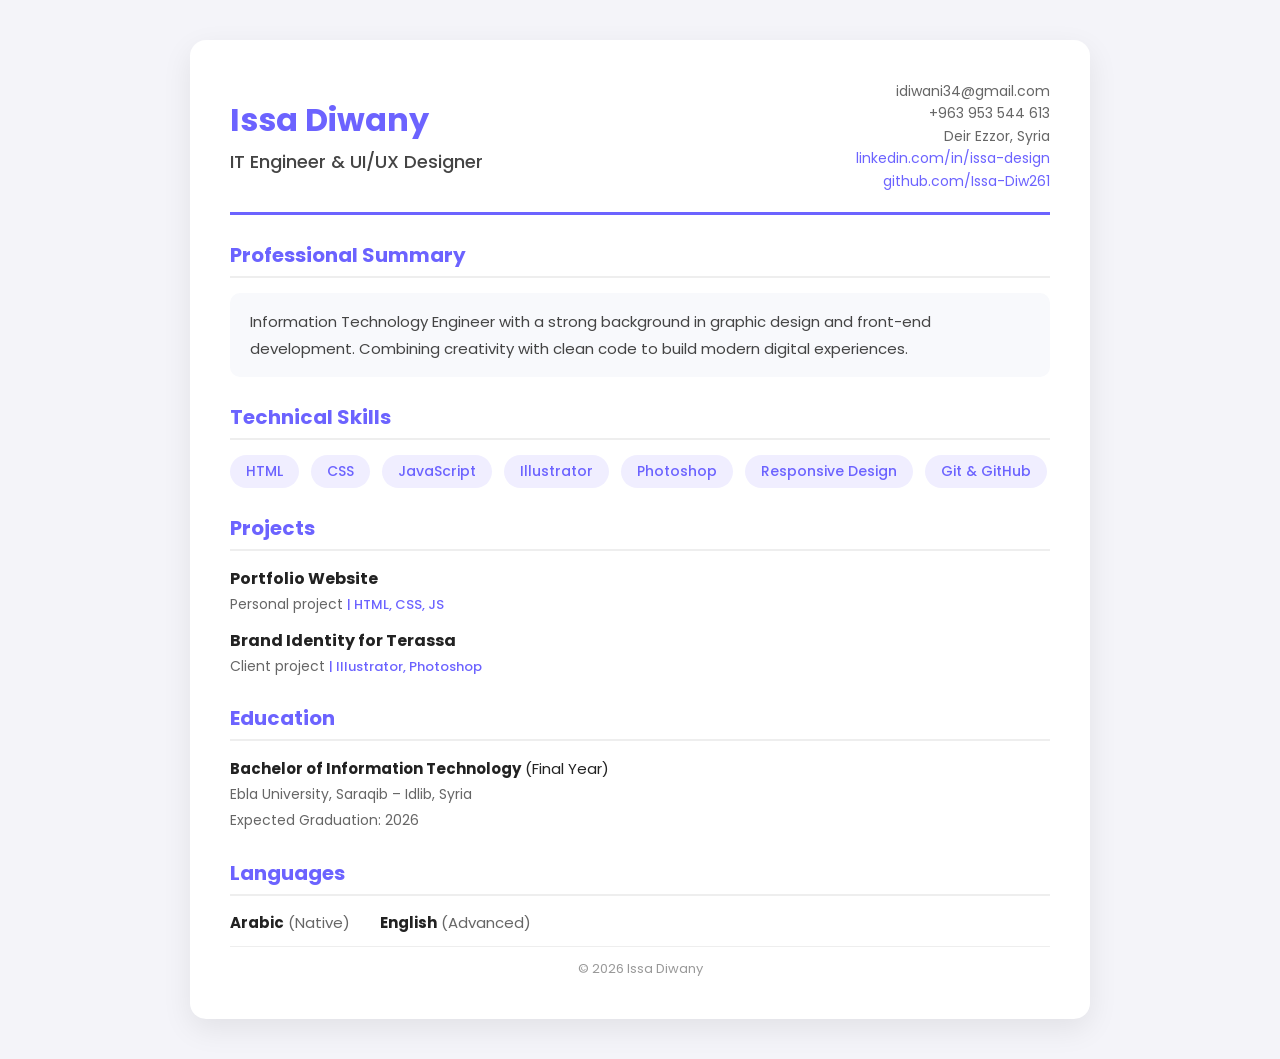
==== CV.html @ 3f33949a "Add files via upload" ====
<!doctype html>
<html lang="en">
  <head>
    <meta charset="UTF-8" />
    <meta name="viewport" content="width=device-width, initial-scale=1.0" />
    <title>Issa Diwany - CV</title>
    <link
      href="https://fonts.googleapis.com/css2?family=Poppins:wght@300;400;500;600;700&display=swap"
      rel="stylesheet"
    />
    <style>
      * {
        margin: 0;
        padding: 0;
        box-sizing: border-box;
      }
      body {
        font-family: "Poppins", sans-serif;
        background: #f4f4f9;
        color: #222;
        padding: 40px 20px;
        display: flex;
        justify-content: center;
      }
      .cv-container {
        max-width: 900px;
        width: 100%;
        background: #fff;
        border-radius: 16px;
        padding: 40px;
        box-shadow: 0 10px 30px rgba(0, 0, 0, 0.08);
      }
      .header {
        display: flex;
        justify-content: space-between;
        align-items: center;
        flex-wrap: wrap;
        border-bottom: 3px solid #6c63ff;
        padding-bottom: 20px;
        margin-bottom: 25px;
      }
      .header-left h1 {
        font-size: 32px;
        color: #6c63ff;
        margin-bottom: 4px;
      }
      .header-left p {
        font-size: 18px;
        font-weight: 500;
        color: #444;
      }
      .header-right {
        text-align: right;
        font-size: 14px;
        color: #666;
        line-height: 1.6;
      }
      .header-right a {
        color: #6c63ff;
        text-decoration: none;
      }
      .header-right a:hover {
        text-decoration: underline;
      }
      h2 {
        font-size: 20px;
        color: #6c63ff;
        border-bottom: 2px solid #eee;
        padding-bottom: 6px;
        margin: 25px 0 15px 0;
      }
      .summary {
        background: #f8f9fc;
        padding: 15px 20px;
        border-radius: 10px;
        color: #444;
        font-size: 15px;
        line-height: 1.8;
        margin-bottom: 10px;
      }
      .skills-grid {
        display: flex;
        flex-wrap: wrap;
        gap: 12px;
        margin-top: 8px;
      }
      .skill-tag {
        background: #f0eeff;
        color: #6c63ff;
        padding: 6px 16px;
        border-radius: 20px;
        font-size: 14px;
        font-weight: 500;
      }
      .project-item {
        margin-bottom: 12px;
      }
      .project-item strong {
        display: block;
        font-size: 16px;
        color: #222;
      }
      .project-item span {
        font-size: 14px;
        color: #666;
      }
      .project-item small {
        color: #6c63ff;
        font-weight: 500;
        font-size: 13px;
      }
      .edu-item {
        font-size: 15px;
        line-height: 1.7;
      }
      .edu-item strong {
        color: #222;
      }
      .edu-item .meta {
        color: #666;
        font-size: 14px;
      }
      .lang-item {
        display: flex;
        gap: 30px;
        font-size: 15px;
      }
      .lang-item span {
        color: #666;
      }
      hr {
        border: 0;
        border-top: 1px solid #eee;
        margin: 12px 0;
      }
      @media (max-width: 600px) {
        .header {
          flex-direction: column;
          align-items: flex-start;
          gap: 12px;
        }
        .header-right {
          text-align: left;
          width: 100%;
        }
      }
    </style>
  </head>
  <body>
    <div class="cv-container">
      <!-- Header -->
      <div class="header">
        <div class="header-left">
          <h1>Issa Diwany</h1>
          <p>IT Engineer &amp; UI/UX Designer</p>
        </div>
        <div class="header-right">
          <div> idiwani34@gmail.com</div>
          <div> +963 953 544 613</div>
          <div> Deir Ezzor, Syria</div>
          <div>
            <a href="https://linkedin.com/in/issa-design" target="_blank"
              >linkedin.com/in/issa-design</a
            >
          </div>
          <div>
            <a href="https://github.com/Issa-Diw261" target="_blank"
              >github.com/Issa-Diw261</a
            >
          </div>
        </div>
      </div>

      <!-- Summary -->
      <h2>Professional Summary</h2>
      <div class="summary">
        Information Technology Engineer with a strong background in graphic
        design and front-end development. Combining creativity with clean code
        to build modern digital experiences.
      </div>

      <!-- Skills -->
      <h2>Technical Skills</h2>
      <div class="skills-grid">
        <span class="skill-tag">HTML</span>
        <span class="skill-tag">CSS</span>
        <span class="skill-tag">JavaScript</span>
        <span class="skill-tag">Illustrator</span>
        <span class="skill-tag">Photoshop</span>
        <span class="skill-tag">Responsive Design</span>
        <span class="skill-tag">Git &amp; GitHub</span>
      </div>

      <!-- Projects -->
      <h2>Projects</h2>
      <div class="project-item">
        <strong>Portfolio Website</strong>
        <span>Personal project</span> <small>| HTML, CSS, JS</small>
      </div>
      <div class="project-item">
        <strong>Brand Identity for Terassa</strong>
        <span>Client project</span> <small>| Illustrator, Photoshop</small>
      </div>

      <!-- Education -->
      <h2>Education</h2>
      <div class="edu-item">
        <strong>Bachelor of Information Technology</strong> (Final Year)<br />
        <span class="meta">Ebla University, Saraqib – Idlib, Syria</span><br />
        <span class="meta">Expected Graduation: 2026</span>
      </div>

      <!-- Languages -->
      <h2>Languages</h2>
      <div class="lang-item">
        <div><strong>Arabic</strong> <span>(Native)</span></div>
        <div><strong>English</strong> <span>(Advanced)</span></div>
      </div>

      <!-- Optional: certificates -->
      <!-- <h2>Certificates</h2>
    <div>Google UX Design Certificate</div> -->

      <hr />
      <div
        style="
          text-align: center;
          font-size: 13px;
          color: #999;
          margin-top: 12px;
        "
      >
        &copy; 2026 Issa Diwany
      </div>
    </div>
  </body>
</html>
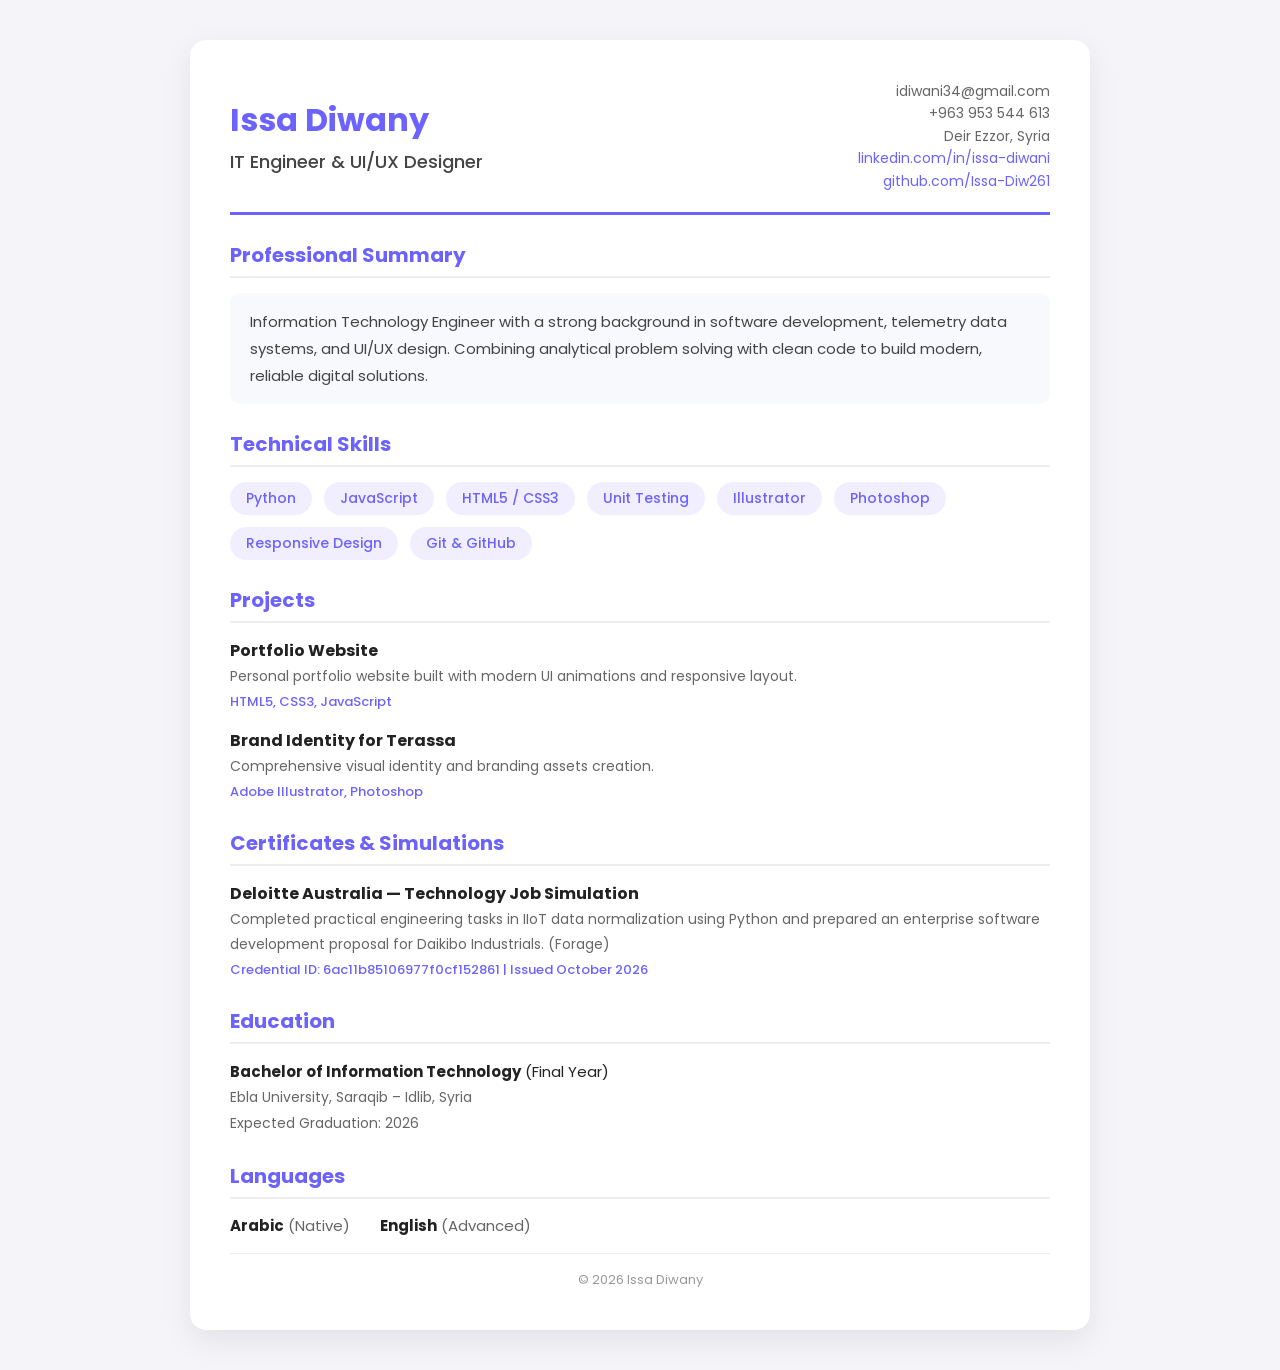
==== commit 2f34e89b: "Add files via upload" ====
--- a/CV.html
+++ b/CV.html
@@ -93,7 +93,7 @@
         font-weight: 500;
       }
       .project-item {
-        margin-bottom: 12px;
+        margin-bottom: 15px;
       }
       .project-item strong {
         display: block;
@@ -131,7 +131,7 @@
       hr {
         border: 0;
         border-top: 1px solid #eee;
-        margin: 12px 0;
+        margin: 16px 0;
       }
       @media (max-width: 600px) {
         .header {
@@ -155,12 +155,14 @@
           <p>IT Engineer &amp; UI/UX Designer</p>
         </div>
         <div class="header-right">
-          <div> idiwani34@gmail.com</div>
-          <div> +963 953 544 613</div>
-          <div> Deir Ezzor, Syria</div>
+          <div>idiwani34@gmail.com</div>
+          <div>+963 953 544 613</div>
+          <div>Deir Ezzor, Syria</div>
           <div>
-            <a href="https://linkedin.com/in/issa-design" target="_blank"
-              >linkedin.com/in/issa-design</a
+            <a
+              href="https://linkedin.com/in/issa-diwani-211876378/"
+              target="_blank"
+              >linkedin.com/in/issa-diwani</a
             >
           </div>
           <div>
@@ -174,17 +176,19 @@
       <!-- Summary -->
       <h2>Professional Summary</h2>
       <div class="summary">
-        Information Technology Engineer with a strong background in graphic
-        design and front-end development. Combining creativity with clean code
-        to build modern digital experiences.
+        Information Technology Engineer with a strong background in software
+        development, telemetry data systems, and UI/UX design. Combining
+        analytical problem solving with clean code to build modern, reliable
+        digital solutions.
       </div>
 
       <!-- Skills -->
       <h2>Technical Skills</h2>
       <div class="skills-grid">
-        <span class="skill-tag">HTML</span>
-        <span class="skill-tag">CSS</span>
+        <span class="skill-tag">Python</span>
         <span class="skill-tag">JavaScript</span>
+        <span class="skill-tag">HTML5 / CSS3</span>
+        <span class="skill-tag">Unit Testing</span>
         <span class="skill-tag">Illustrator</span>
         <span class="skill-tag">Photoshop</span>
         <span class="skill-tag">Responsive Design</span>
@@ -195,11 +199,33 @@
       <h2>Projects</h2>
       <div class="project-item">
         <strong>Portfolio Website</strong>
-        <span>Personal project</span> <small>| HTML, CSS, JS</small>
+        <span
+          >Personal portfolio website built with modern UI animations and
+          responsive layout.</span
+        >
+        <br />
+        <small>HTML5, CSS3, JavaScript</small>
       </div>
       <div class="project-item">
         <strong>Brand Identity for Terassa</strong>
-        <span>Client project</span> <small>| Illustrator, Photoshop</small>
+        <span>Comprehensive visual identity and branding assets creation.</span>
+        <br />
+        <small>Adobe Illustrator, Photoshop</small>
+      </div>
+
+      <!-- Certificates -->
+      <h2>Certificates &amp; Simulations</h2>
+      <div class="project-item">
+        <strong>Deloitte Australia — Technology Job Simulation</strong>
+        <span
+          >Completed practical engineering tasks in IIoT data normalization
+          using Python and prepared an enterprise software development proposal
+          for Daikibo Industrials. (Forage)</span
+        >
+        <br />
+        <small
+          >Credential ID: 6ac11b85106977f0cf152861 | Issued October 2026</small
+        >
       </div>
 
       <!-- Education -->
@@ -216,10 +242,6 @@
         <div><strong>Arabic</strong> <span>(Native)</span></div>
         <div><strong>English</strong> <span>(Advanced)</span></div>
       </div>
-
-      <!-- Optional: certificates -->
-      <!-- <h2>Certificates</h2>
-    <div>Google UX Design Certificate</div> -->
 
       <hr />
       <div
